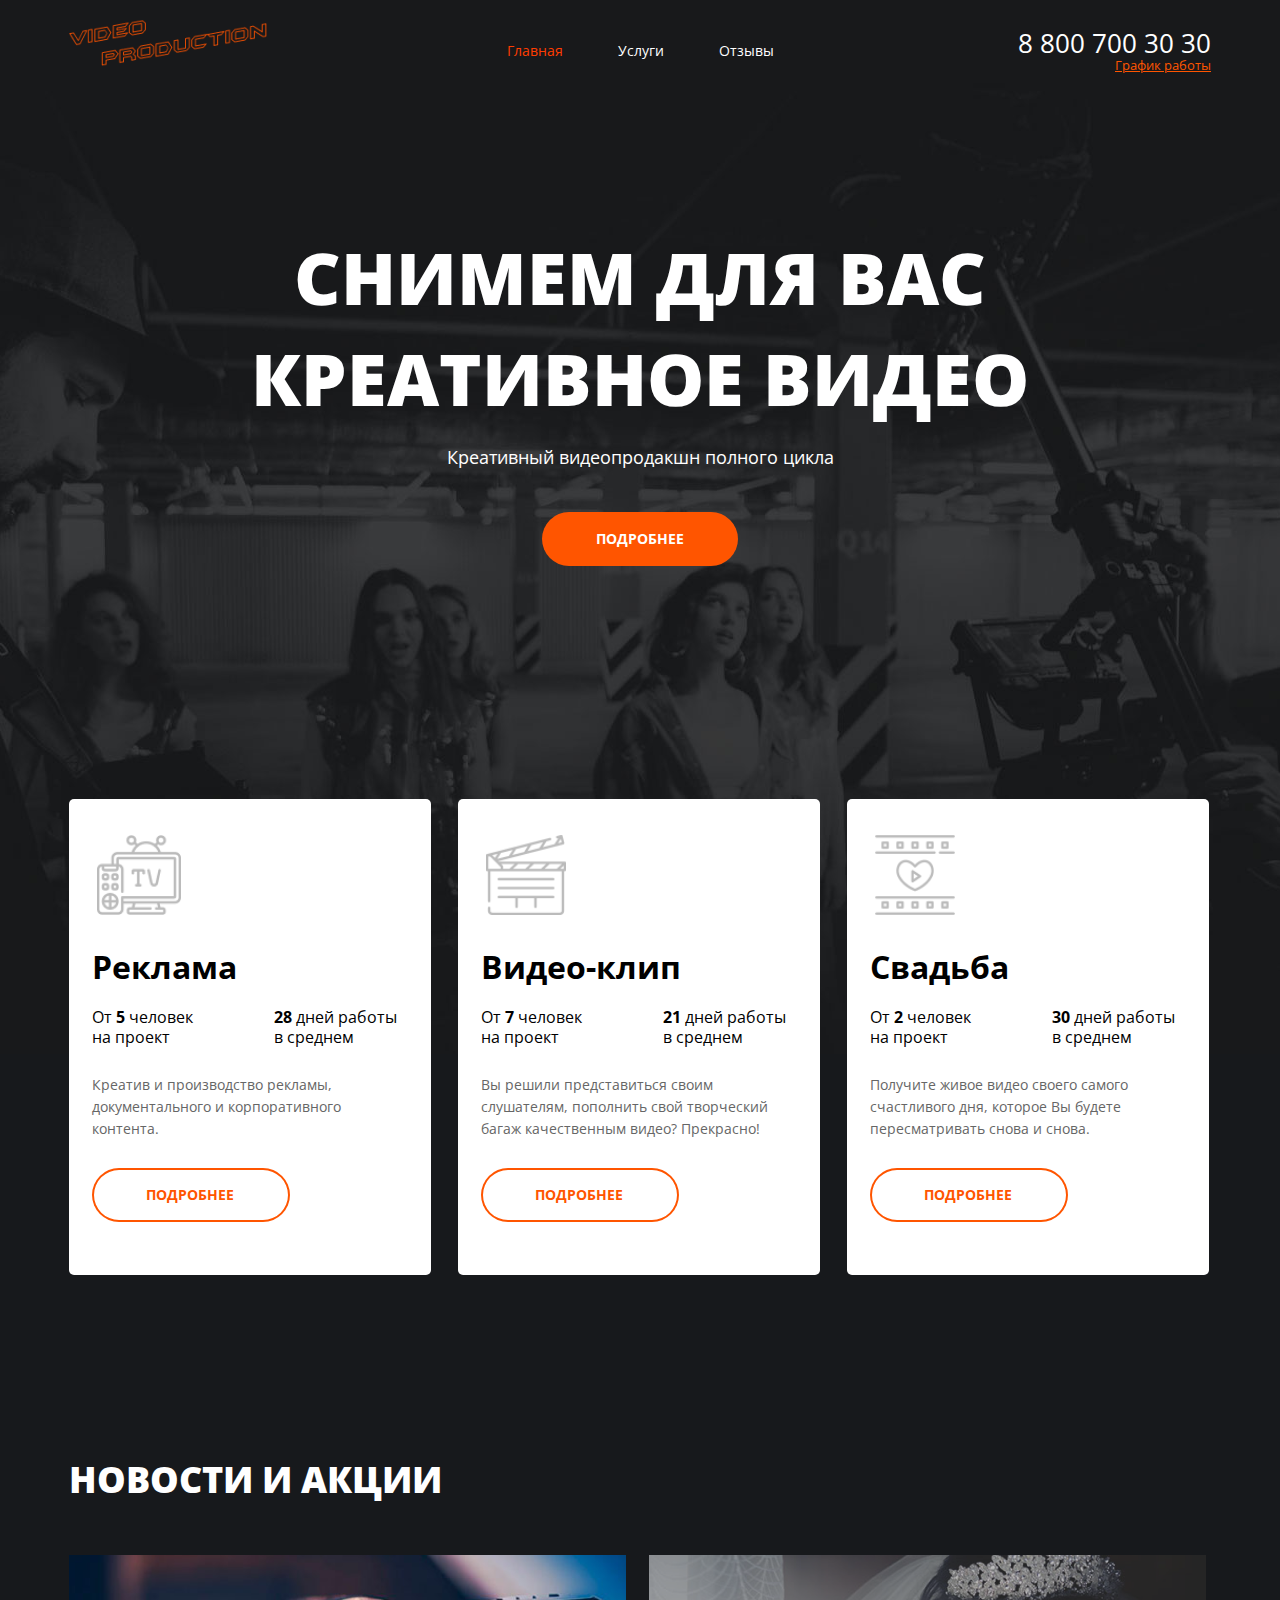
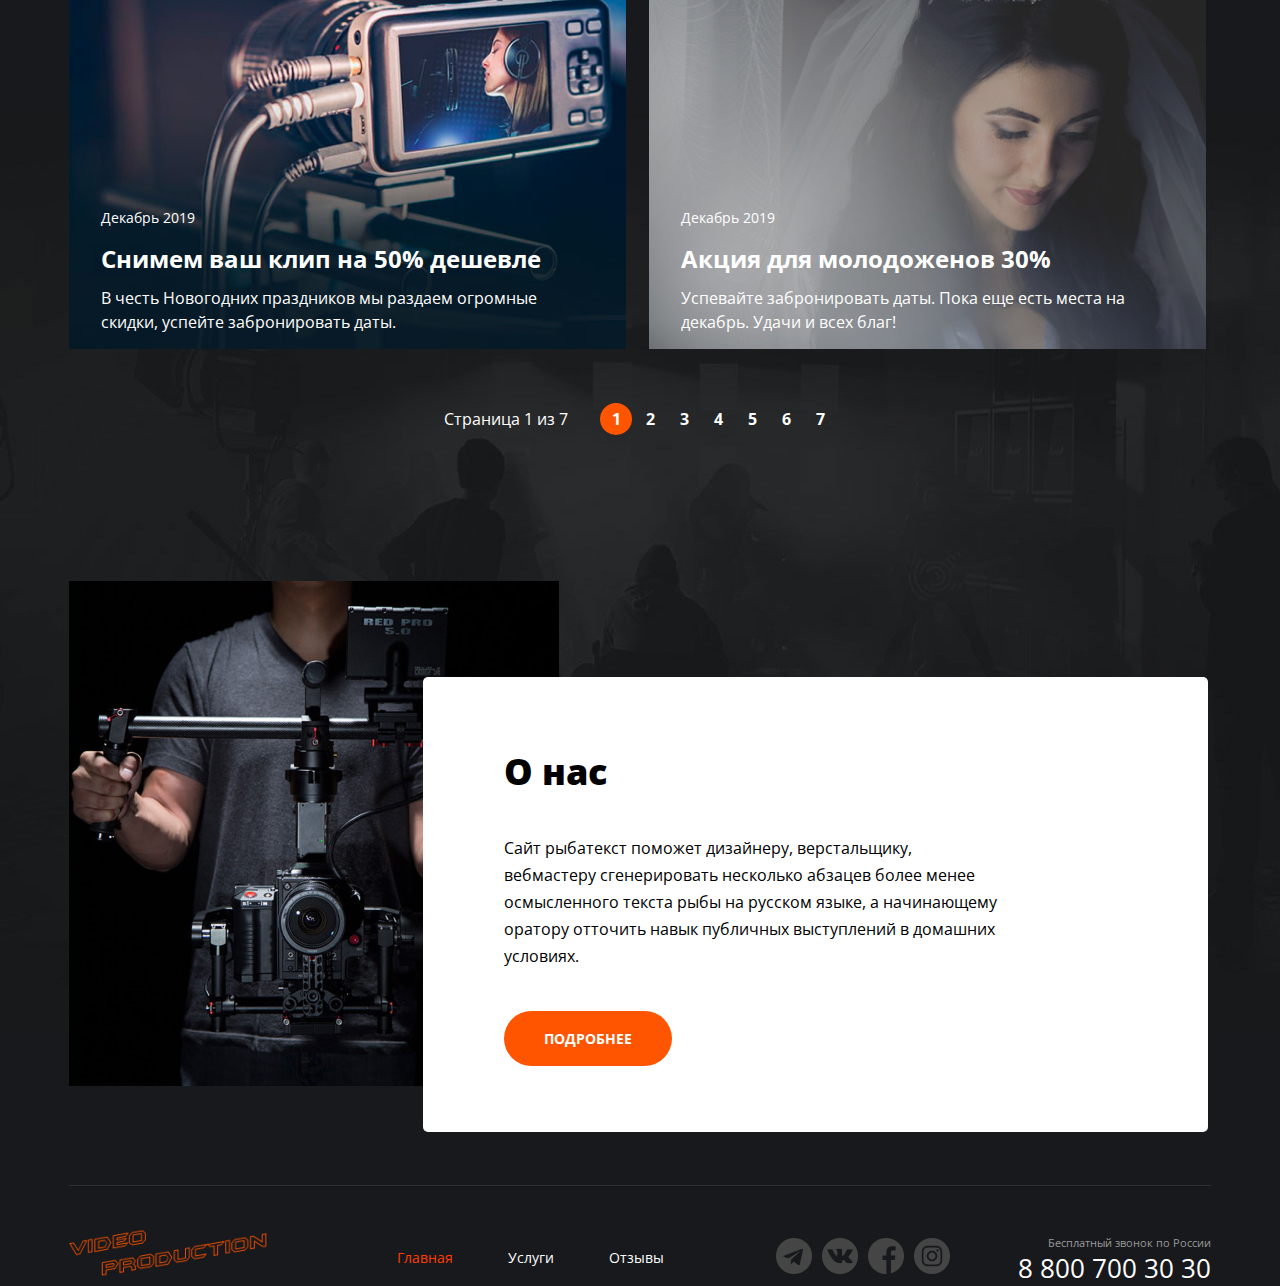
==== main.html @ 164073ed "Добавлены страницы:  ● Услуги  ● Отзывы  ● Приветствие" ====
<!DOCTYPE html>
<html lang="ru-RU">
  <head>
    <meta charset="UTF-8" />
    <meta http-equiv="X-UA-Compatible" content="IE=edge" />
    <link rel="stylesheet" href="./css/main.css" />
    <meta name="viewport" content="width=device-width, initial-scale=1.0" />
    <title>Видео-Студия | Главная</title>
  </head>
  <body>
    <div class="wrapper wrapper--main">
      <!-- Header -->
      <header class="header">
        <div class="header__container container">
          <!-- Logo -->
          <div class="header__logo logo">
            <a href="/" class="logo__link">
              <img src="./img/logo.png" alt="Logo" class="logo__image" />
            </a>
          </div>
          <!-- Menu -->
          <nav class="menu">
            <ul class="menu__list">
              <li class="menu__item menu__item--active">
                <a href="./main.html" class="menu__link link">Главная</a>
              </li>
              <li class="menu__item">
                <a href="./services.html" class="menu__link link">Услуги</a>
              </li>
              <li class="menu__item">
                <a href="./reviews.html" class="menu__link link">Отзывы</a>
              </li>
            </ul>
          </nav>
          <!-- Info -->
          <address class="header__info">
            <div class="phone">
              <a href="tel:+78007003030" class="phone__link">
                8 800 700 30 30
              </a>
            </div>
            <div class="schedule">
              <div class="schedule__text">График работы</div>
              <div class="schedule__popup">
                <div class="schedule__days-time">пн-вс: 09:00 - 20:00</div>
                <div class="schedule__lunch-time">Обед: 14:00-14:30</div>
              </div>
            </div>
          </address>
        </div>
      </header>

      <!-- Main content -->
      <main class="main">
        <!-- Hero -->
        <section class="hero">
          <div class="hero__container container">
            <h1 class="hero__title title title--large title--upper">
              Снимем для вас креативное видео
            </h1>
            <p class="hero__subtitle title title--sub">
              Креативный видеопродакшн полного цикла
            </p>
            <a href="#" class="hero__btn btn">Подробнее</a>
          </div>
        </section>

        <!-- Offers -->
        <section class="offers">
          <div class="offers__container container">
            <ul class="offers__list">
              <!-- Offers card -->
              <li class="offers__item">
                <article class="offers__block">
                  <img
                    src="./img/offers/tv.png"
                    alt="Icon"
                    class="offers__icon"
                  />
                  <h3 class="offers__name">Реклама</h3>
                  <div class="offers-info">
                    <div class="offers-info__persons">
                      От <b>5</b> человек на проект
                    </div>
                    <div class="offers-info__work-days">
                      <b>28</b> дней работы в среднем
                    </div>
                  </div>
                  <p class="offers__desc">
                    Креатив и производство рекламы, документального и
                    корпоративного контента.
                  </p>
                  <a href="#" class="offers__btn btn btn--theme-inverse"
                    >Подробнее</a
                  >
                </article>
              </li>
              <!-- Offers card -->
              <li class="offers__item">
                <article class="offers__block">
                  <img
                    src="./img/offers/clapper.png"
                    alt="Icon"
                    class="offers__icon"
                  />
                  <h3 class="offers__name">Видео-клип</h3>
                  <div class="offers-info">
                    <div class="offers-info__persons">
                      От <b>7</b> человек на проект
                    </div>
                    <div class="offers-info__work-days">
                      <b>21</b> дней работы в среднем
                    </div>
                  </div>
                  <p class="offers__desc">
                    Вы решили представиться своим слушателям, пополнить свой
                    творческий багаж качественным видео? Прекрасно!
                  </p>
                  <a href="#" class="offers__btn btn btn--theme-inverse"
                    >Подробнее</a
                  >
                </article>
              </li>
              <!-- Offers card -->
              <li class="offers__item">
                <article class="offers__block">
                  <img
                    src="./img/offers/film.png"
                    alt="Icon"
                    class="offers__icon"
                  />
                  <h3 class="offers__name">Свадьба</h3>
                  <div class="offers-info">
                    <div class="offers-info__persons">
                      От <b>2</b> человек на проект
                    </div>
                    <div class="offers-info__work-days">
                      <b>30</b> дней работы в среднем
                    </div>
                  </div>
                  <p class="offers__desc">
                    Получите живое видео своего самого счастливого дня, которое
                    Вы будете пересматривать снова и снова.
                  </p>
                  <a href="#" class="offers__btn btn btn--theme-inverse"
                    >Подробнее</a
                  >
                </article>
              </li>
            </ul>
          </div>
        </section>

        <!-- События -->
        <section class="events">
          <div class="events__container container">
            <h2 class="events__title title title--small title--upper">
              Новости и акции
            </h2>
            <ul class="events__list">
              <!-- Event card -->
              <li class="events__item">
                <a href="#" class="events__link">
                  <img
                    src="./img/events/camera.png"
                    alt="Event image"
                    class="events__image"
                  />
                  <article class="events__block">
                    <time class="events__date">Декабрь 2019</time>
                    <h3 class="events__name">Снимем ваш клип на 50% дешевле</h3>
                    <p class="events__desc">
                      В честь Новогодних праздников мы раздаем огромные скидки,
                      успейте забронировать даты.
                    </p>
                  </article>
                </a>
              </li>
              <!-- Event card -->
              <li class="events__item">
                <a href="#" class="events__link">
                  <img
                    src="./img/events/wedding.png"
                    alt="Event image"
                    class="events__image"
                  />
                  <article class="events__block">
                    <time class="events__date">Декабрь 2019</time>
                    <h3 class="events__name">Акция для молодоженов 30%</h3>
                    <p class="events__desc">
                      Успевайте забронировать даты. Пока еще есть места на
                      декабрь. Удачи и всех благ!
                    </p>
                  </article>
                </a>
              </li>
            </ul>
            <!-- Event pagination -->
            <nav class="paginator">
              <span class="paginator__text">Страница 1 из 7</span>
              <ul class="paginator__list">
                <li class="paginator__item paginator__item--active">
                  <a class="paginator__link link" href="#">1</a>
                </li>
                <li class="paginator__item">
                  <a class="paginator__link link" href="#">2</a>
                </li>
                <li class="paginator__item">
                  <a class="paginator__link link" href="#">3</a>
                </li>
                <li class="paginator__item">
                  <a class="paginator__link link" href="#">4</a>
                </li>
                <li class="paginator__item">
                  <a class="paginator__link link" href="#">5</a>
                </li>
                <li class="paginator__item">
                  <a class="paginator__link link" href="#">6</a>
                </li>
                <li class="paginator__item">
                  <a class="paginator__link link" href="#">7</a>
                </li>
              </ul>
            </nav>
          </div>
        </section>

        <!-- About -->
        <section class="about">
          <div class="about__container container">
            <img
              src="./img/about/cameraman.png"
              alt="Image"
              class="about__image"
            />
            <article class="about__block">
              <h2 class="about__title title title--small">О нас</h2>
              <p class="about__desc">
                Сайт рыбатекст поможет дизайнеру, верстальщику, вебмастеру
                сгенерировать несколько абзацев более менее осмысленного текста
                рыбы на русском языке, а начинающему оратору отточить навык
                публичных выступлений в домашних условиях.
              </p>
              <a href="#" class="about__btn btn">Подробнее</a>
            </article>
          </div>
        </section>
      </main>

      <!-- Footer -->
      <footer class="footer">
        <div class="footer__container container">
          <div class="footer__block">
            <div class="footer__logo logo">
              <a href="/" class="logo__link">
                <img src="./img/logo.png" alt="Logo" class="logo__image" />
              </a>
            </div>
            <!-- Menu -->
            <nav class="footer__menu menu">
              <ul class="menu__list">
                <li class="menu__item menu__item--active">
                  <a href="#" class="menu__link link">Главная</a>
                </li>
                <li class="menu__item">
                  <a href="#" class="menu__link link">Услуги</a>
                </li>
                <li class="menu__item">
                  <a href="#" class="menu__link link">Отзывы</a>
                </li>
              </ul>
            </nav>
            <!-- Links to social media -->
            <div class="footer__socials">
              <div class="socials">
                <ul class="socials__list">
                  <li class="socials__item">
                    <a
                      href="#"
                      class="socials__link socials__link--telegram"
                    ></a>
                  </li>
                  <li class="socials__item">
                    <a href="#" class="socials__link socials__link--vk"></a>
                  </li>
                  <li class="socials__item">
                    <a
                      href="#"
                      class="socials__link socials__link--facebook"
                    ></a>
                  </li>
                  <li class="socials__item">
                    <a
                      href="#"
                      class="socials__link socials__link--instagram"
                    ></a>
                  </li>
                </ul>
              </div>
            </div>
            <!-- Contacts -->
            <address class="footer__info">
              <div class="phone">
                <div class="phone__info">Бесплатный звонок по России</div>
                <a href="tel:+78007003030" class="phone__link">
                  8 800 700 30 30
                </a>
              </div>
            </address>
          </div>
        </div>
      </footer>
    </div>
  </body>
</html>
---- css/main.css ----
@import url("./general/fonts.css");
@import url("./general/base.css");
@import url("./general/wrapper.css");
@import url("./general/normalize.css");

@import url("./components/button.css");
@import url("./components/link.css");
@import url("./components/logo.css");
@import url("./components/menu.css");
@import url("./components/paginator.css");
@import url("./components/phone.css");
@import url("./components/schedule.css");
@import url("./components/socials.css");
@import url("./components/title.css");
@import url("./components/breadcrumbs.css");
@import url("./components/input.css");

@import url("./sections/header.css");
@import url("./sections/hero.css");
@import url("./sections/offers.css");
@import url("./sections/events.css");
@import url("./sections/about.css");
@import url("./sections/footer.css");
@import url("./sections/welcome.css");
@import url("./sections/top.css");
@import url("./sections/services.css");
@import url("./sections/partners.css");
@import url("./sections/reviews.css");
@import url("./sections/banner.css");
@import url("./sections/feedback.css");
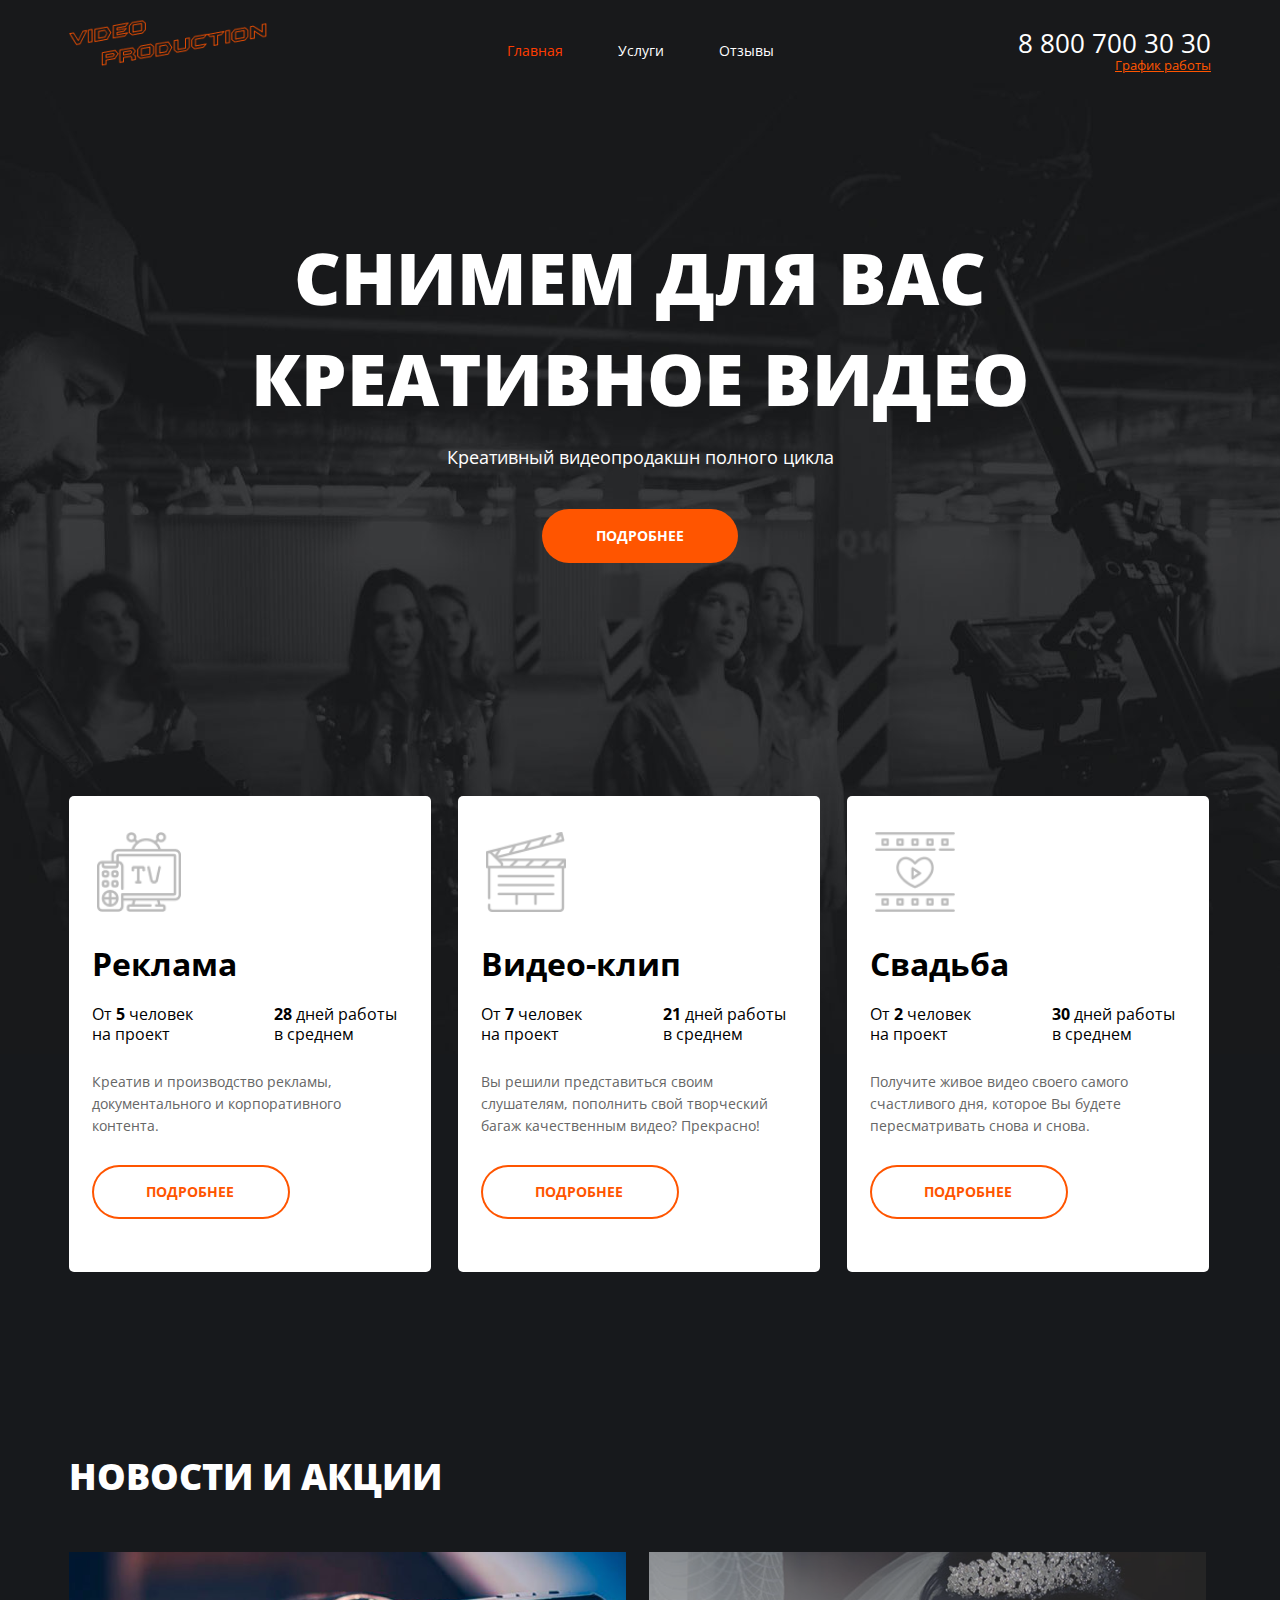
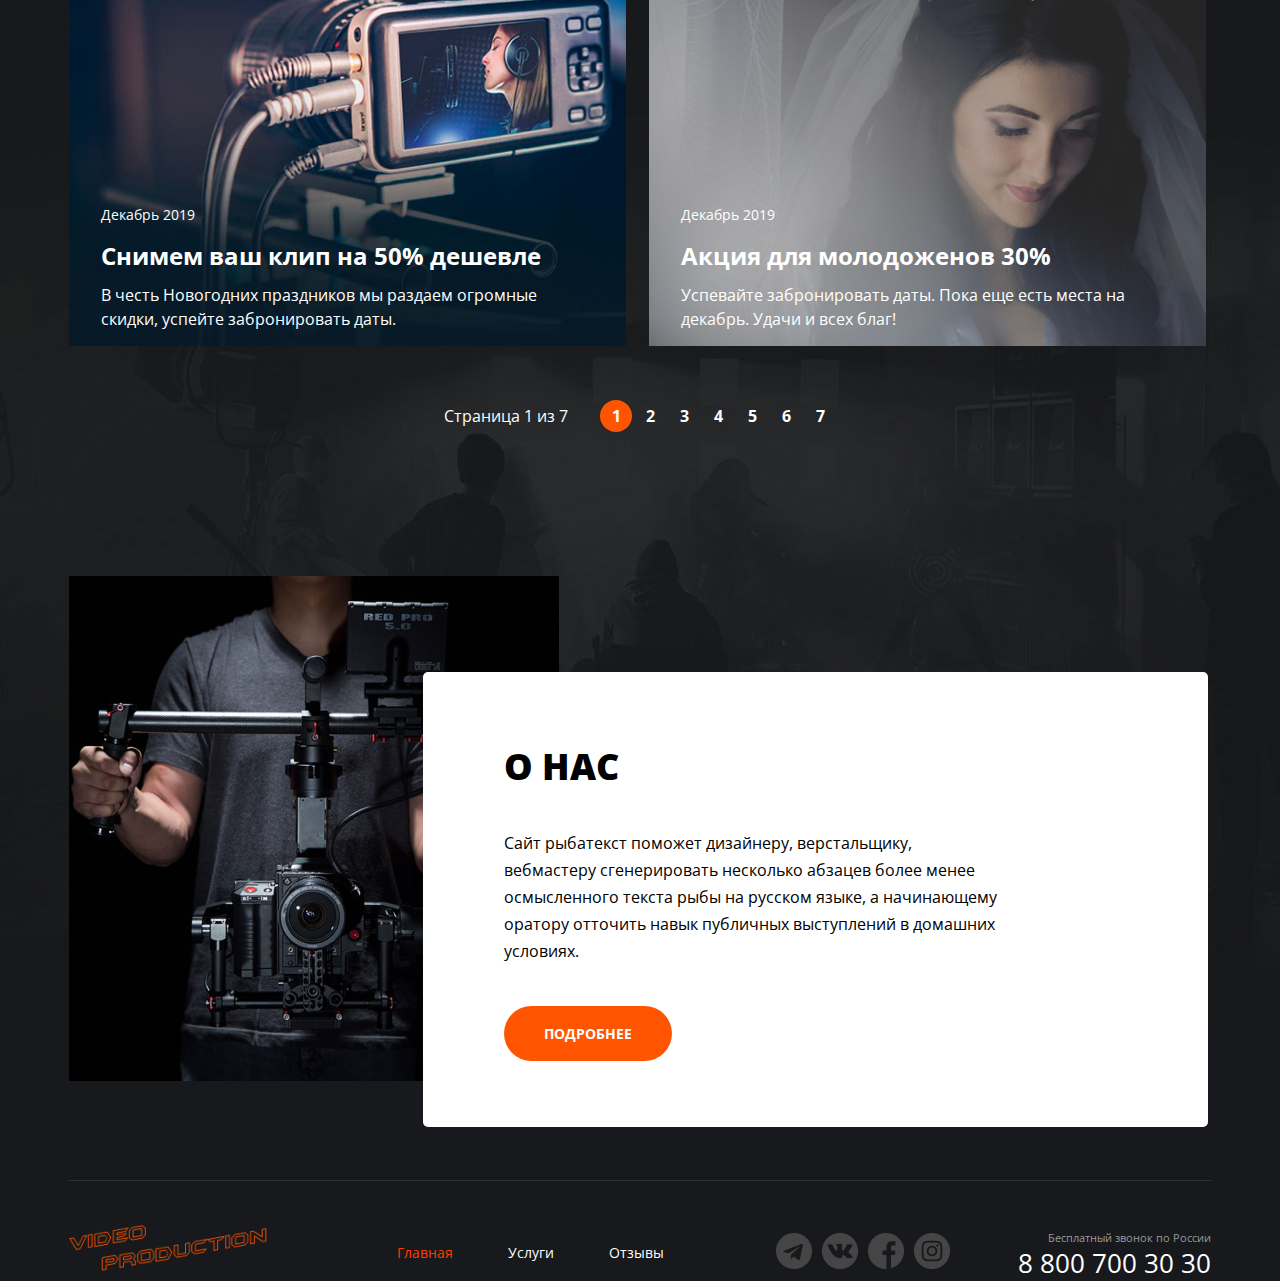
==== commit 76c676af: "Небольшие правки" ====
--- a/main.html
+++ b/main.html
@@ -3,7 +3,19 @@
   <head>
     <meta charset="UTF-8" />
     <meta http-equiv="X-UA-Compatible" content="IE=edge" />
-    <link rel="stylesheet" href="./css/main.css" />
+    <link
+      rel="icon"
+      type="image/png"
+      sizes="32x32"
+      href="/img/favicon-32x32.png"
+    />
+    <link
+      rel="icon"
+      type="image/png"
+      sizes="16x16"
+      href="/img/favicon-16x16.png"
+    />
+    <link rel="stylesheet" href="/css/main.css" />
     <meta name="viewport" content="width=device-width, initial-scale=1.0" />
     <title>Видео-Студия | Главная</title>
   </head>
@@ -14,8 +26,8 @@
         <div class="header__container container">
           <!-- Logo -->
           <div class="header__logo logo">
-            <a href="/" class="logo__link">
-              <img src="./img/logo.png" alt="Logo" class="logo__image" />
+            <a href="./main.html" class="logo__link">
+              <img src="/img/logo.png" alt="Logo" class="logo__image" />
             </a>
           </div>
           <!-- Menu -->
@@ -73,7 +85,7 @@
               <li class="offers__item">
                 <article class="offers__block">
                   <img
-                    src="./img/offers/tv.png"
+                    src="/img/offers/tv.png"
                     alt="Icon"
                     class="offers__icon"
                   />
@@ -99,7 +111,7 @@
               <li class="offers__item">
                 <article class="offers__block">
                   <img
-                    src="./img/offers/clapper.png"
+                    src="/img/offers/clapper.png"
                     alt="Icon"
                     class="offers__icon"
                   />
@@ -125,7 +137,7 @@
               <li class="offers__item">
                 <article class="offers__block">
                   <img
-                    src="./img/offers/film.png"
+                    src="/img/offers/film.png"
                     alt="Icon"
                     class="offers__icon"
                   />
@@ -162,7 +174,7 @@
               <li class="events__item">
                 <a href="#" class="events__link">
                   <img
-                    src="./img/events/camera.png"
+                    src="/img/events/camera.png"
                     alt="Event image"
                     class="events__image"
                   />
@@ -180,7 +192,7 @@
               <li class="events__item">
                 <a href="#" class="events__link">
                   <img
-                    src="./img/events/wedding.png"
+                    src="/img/events/wedding.png"
                     alt="Event image"
                     class="events__image"
                   />
@@ -229,12 +241,12 @@
         <section class="about">
           <div class="about__container container">
             <img
-              src="./img/about/cameraman.png"
+              src="/img/about/cameraman.png"
               alt="Image"
               class="about__image"
             />
             <article class="about__block">
-              <h2 class="about__title title title--small">О нас</h2>
+              <h2 class="about__title title title--small title--upper">О нас</h2>
               <p class="about__desc">
                 Сайт рыбатекст поможет дизайнеру, верстальщику, вебмастеру
                 сгенерировать несколько абзацев более менее осмысленного текста
@@ -252,8 +264,8 @@
         <div class="footer__container container">
           <div class="footer__block">
             <div class="footer__logo logo">
-              <a href="/" class="logo__link">
-                <img src="./img/logo.png" alt="Logo" class="logo__image" />
+              <a href="./main.html" class="logo__link">
+                <img src="/img/logo.png" alt="Logo" class="logo__image" />
               </a>
             </div>
             <!-- Menu -->
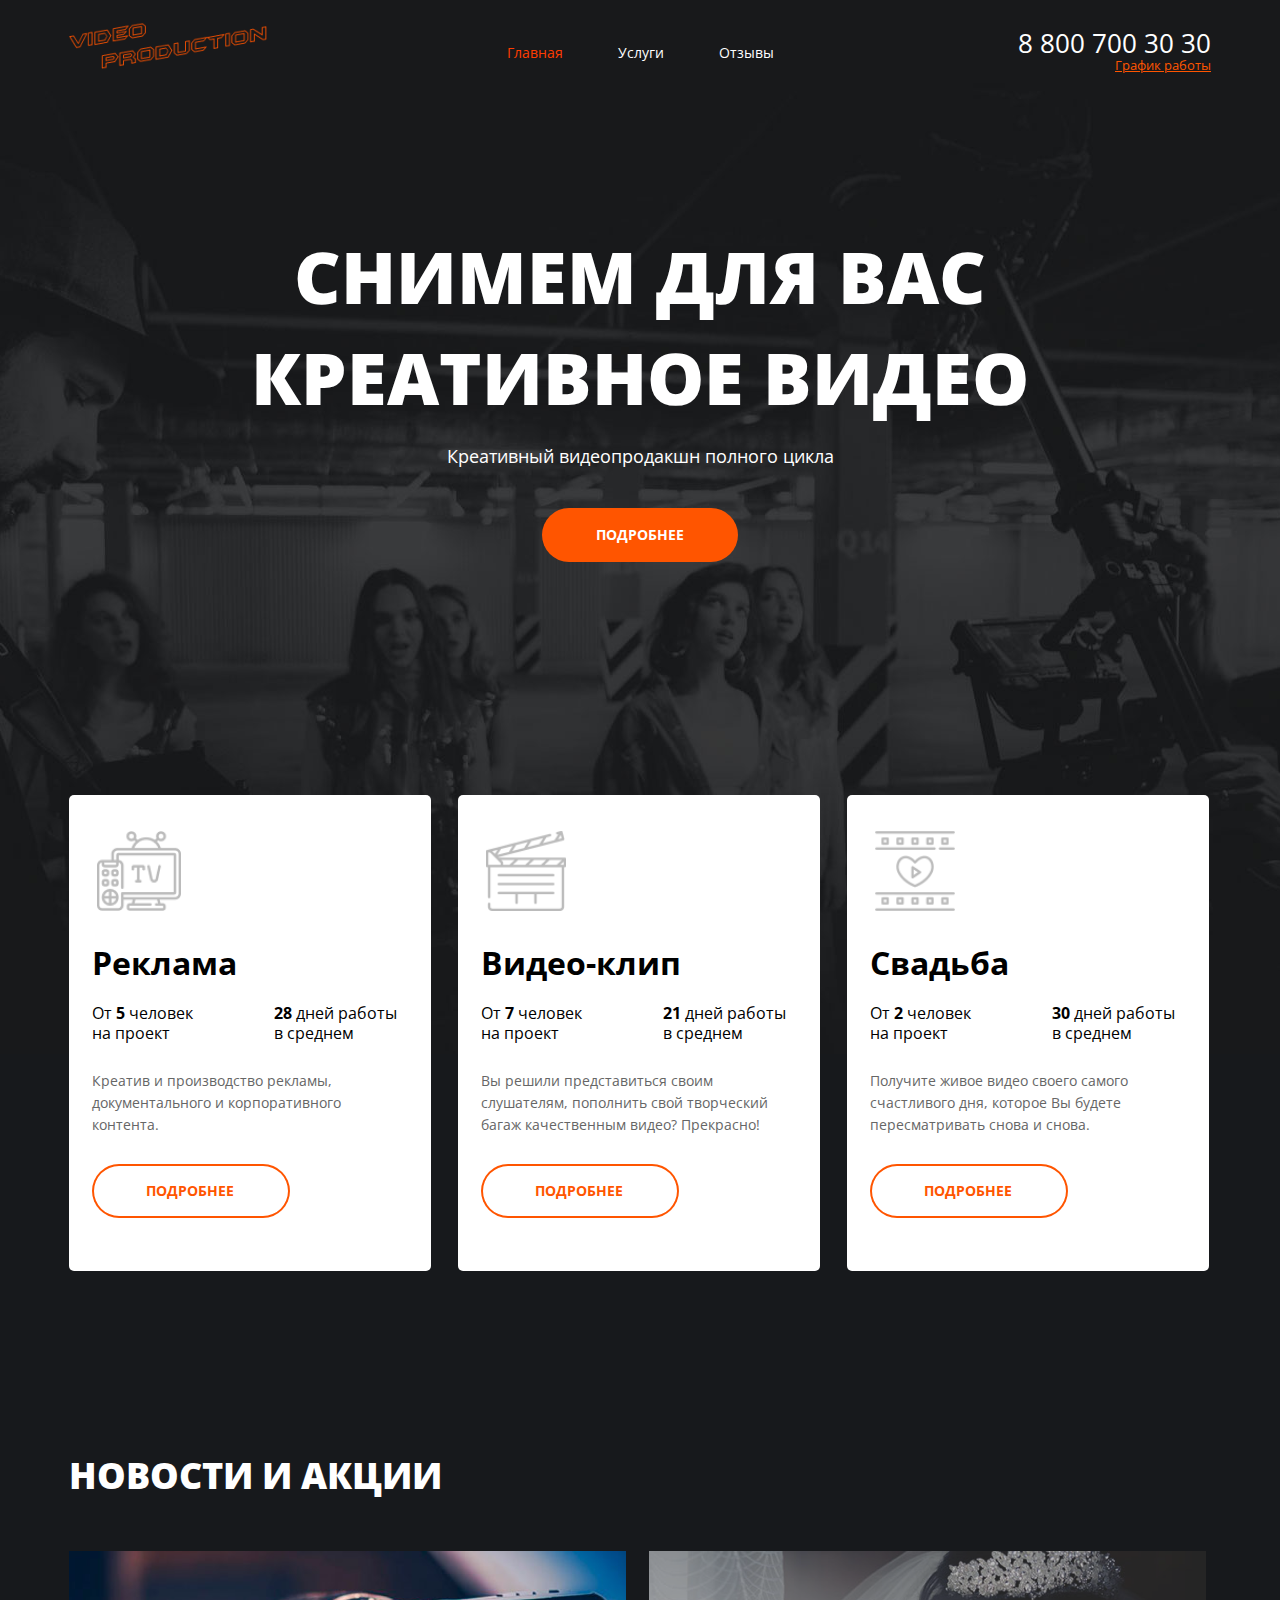
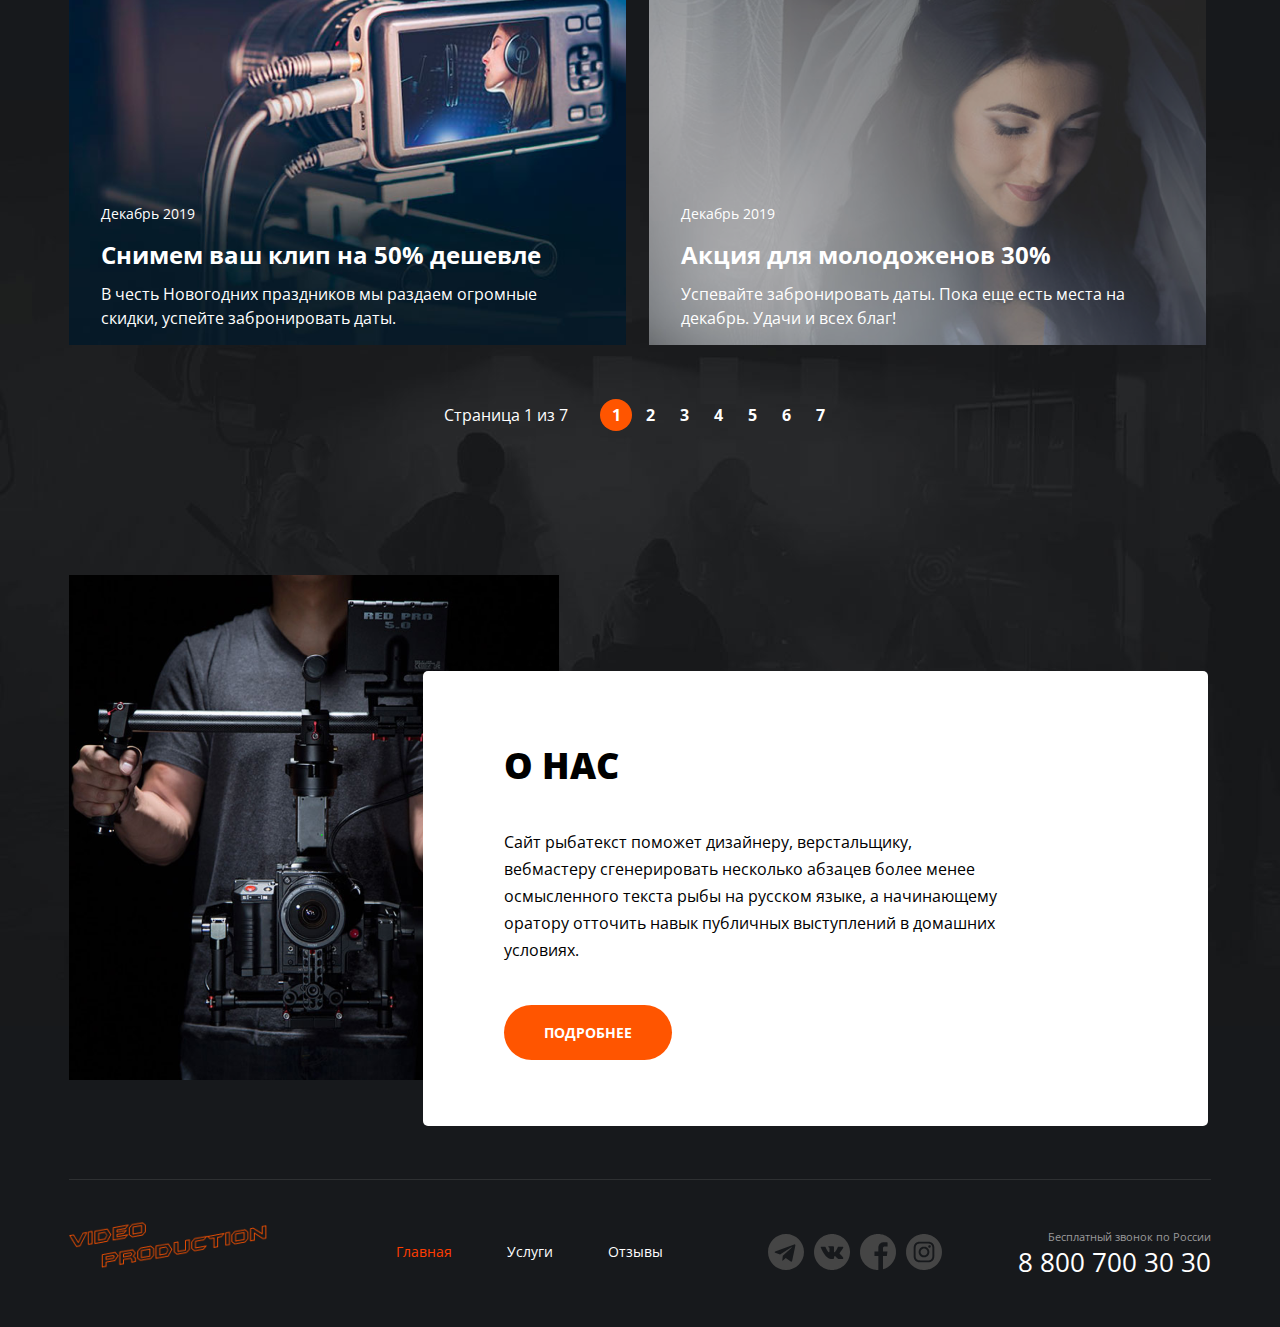
==== commit 9e42fdc6: "Иконки социальных сетей изменены на SVG формат." ====
--- a/main.html
+++ b/main.html
@@ -246,7 +246,9 @@
               class="about__image"
             />
             <article class="about__block">
-              <h2 class="about__title title title--small title--upper">О нас</h2>
+              <h2 class="about__title title title--small title--upper">
+                О нас
+              </h2>
               <p class="about__desc">
                 Сайт рыбатекст поможет дизайнеру, верстальщику, вебмастеру
                 сгенерировать несколько абзацев более менее осмысленного текста
@@ -287,25 +289,40 @@
               <div class="socials">
                 <ul class="socials__list">
                   <li class="socials__item">
-                    <a
-                      href="#"
-                      class="socials__link socials__link--telegram"
-                    ></a>
+                    <a href="#" class="socials__link">
+                      <svg class="socials__icon icon">
+                        <use
+                          xlink:href="/img/socials/socials-icons.svg#tg"
+                        ></use>
+                      </svg>
+                    </a>
                   </li>
                   <li class="socials__item">
-                    <a href="#" class="socials__link socials__link--vk"></a>
+                    <a href="#" class="socials__link">
+                      <svg class="socials__icon icon">
+                        <use
+                          xlink:href="/img/socials/socials-icons.svg#vk"
+                        ></use>
+                      </svg>
+                    </a>
                   </li>
                   <li class="socials__item">
-                    <a
-                      href="#"
-                      class="socials__link socials__link--facebook"
-                    ></a>
+                    <a href="#" class="socials__link">
+                      <svg class="socials__icon icon">
+                        <use
+                          xlink:href="/img/socials/socials-icons.svg#fb"
+                        ></use>
+                      </svg>
+                    </a>
                   </li>
                   <li class="socials__item">
-                    <a
-                      href="#"
-                      class="socials__link socials__link--instagram"
-                    ></a>
+                    <a href="#" class="socials__link">
+                      <svg class="socials__icon icon">
+                        <use
+                          xlink:href="/img/socials/socials-icons.svg#in"
+                        ></use>
+                      </svg>
+                    </a>
                   </li>
                 </ul>
               </div>
--- a/css/main.css
+++ b/css/main.css
@@ -14,6 +14,7 @@
 @import url("./components/title.css");
 @import url("./components/breadcrumbs.css");
 @import url("./components/input.css");
+@import url("./components/icon.css");
 
 @import url("./sections/header.css");
 @import url("./sections/hero.css");
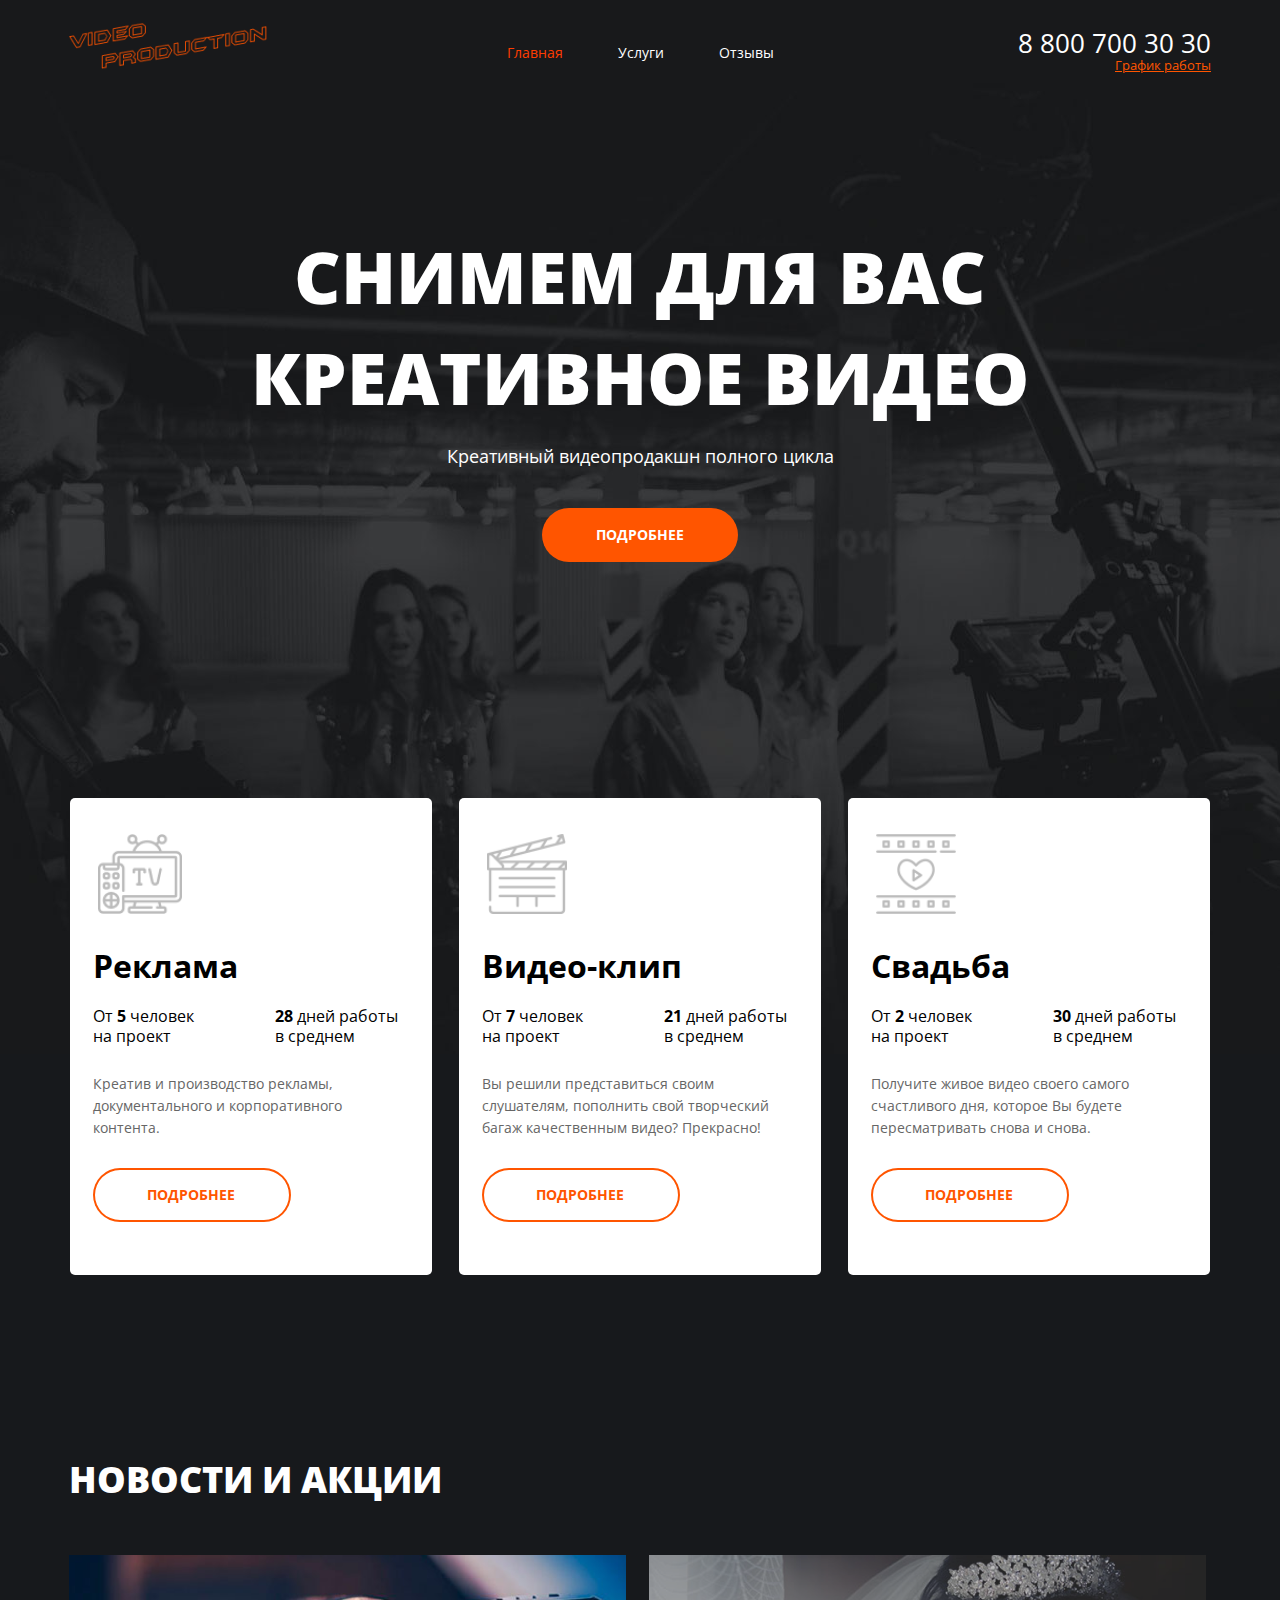
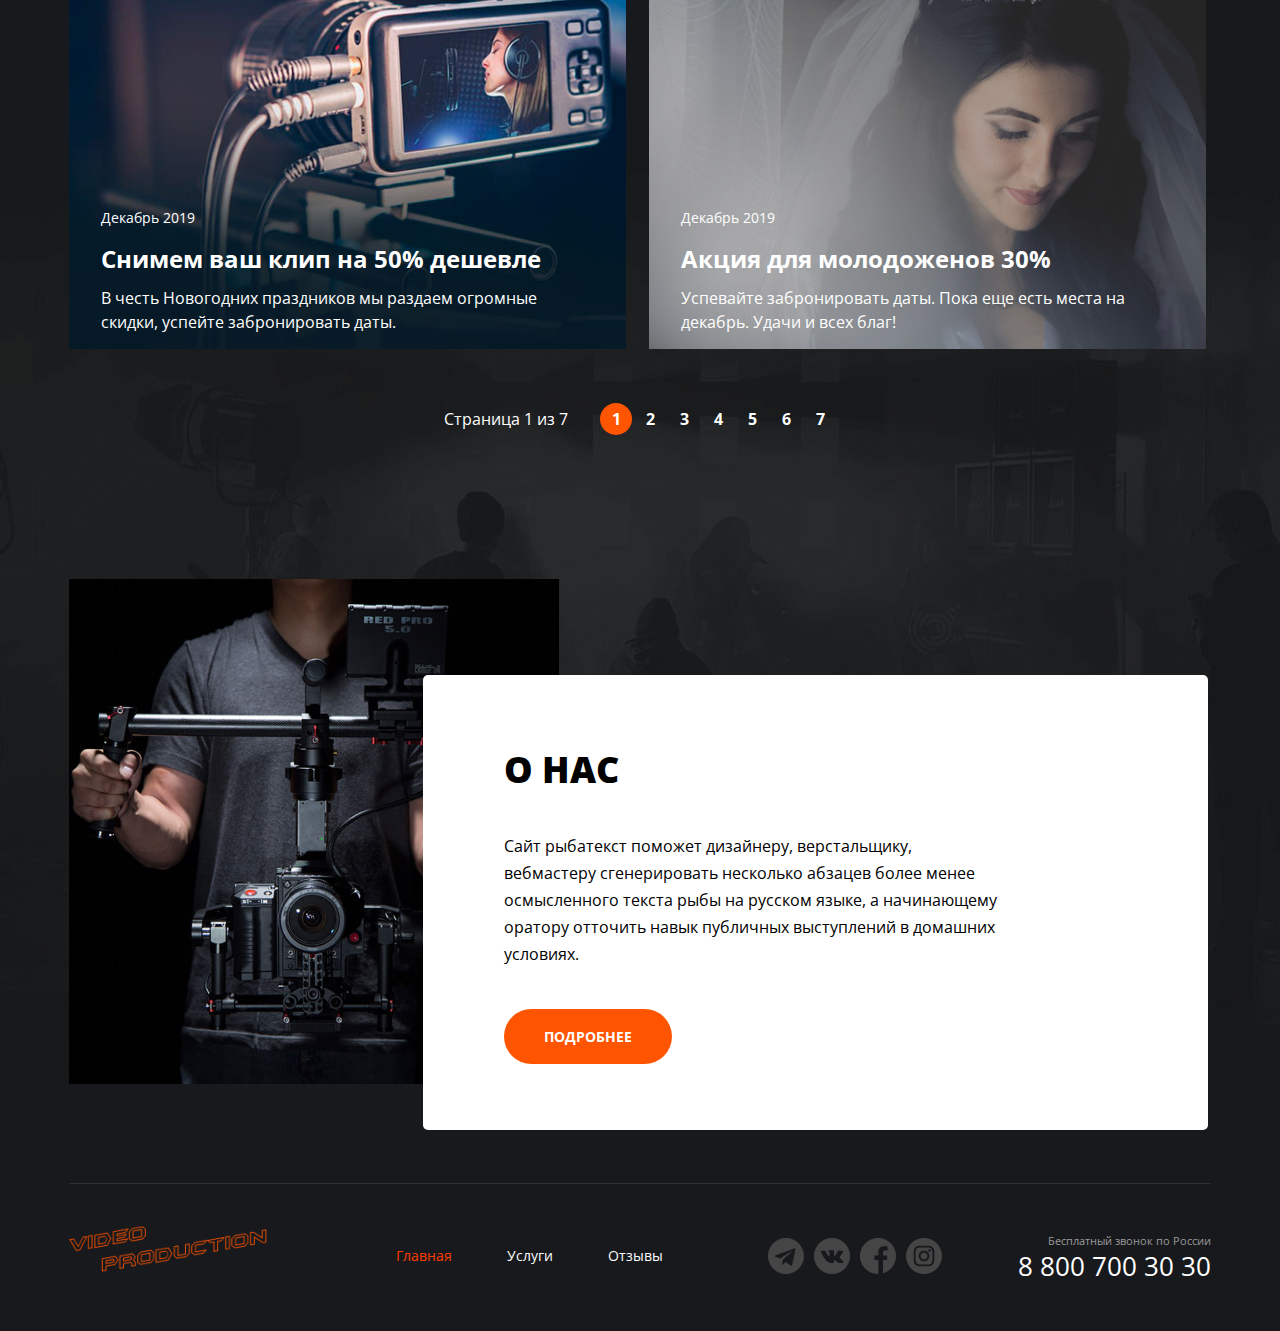
==== commit 3391a3ac: "Небольшие правки:  ● Добавлен min-height там где нужно.  ● Убран лишний файл.  ● Отформатированы все" ====
--- a/main.html
+++ b/main.html
@@ -26,9 +26,11 @@
         <div class="header__container container">
           <!-- Logo -->
           <div class="header__logo logo">
-            <a href="./main.html" class="logo__link">
-              <img src="/img/logo.png" alt="Logo" class="logo__image" />
-            </a>
+            <div class="logo__container">
+              <a href="./main.html" class="logo__link">
+                <img src="/img/logo.png" alt="Logo" class="logo__image" />
+              </a>
+            </div>
           </div>
           <!-- Menu -->
           <nav class="menu">
@@ -47,9 +49,7 @@
           <!-- Info -->
           <address class="header__info">
             <div class="phone">
-              <a href="tel:+78007003030" class="phone__link">
-                8 800 700 30 30
-              </a>
+              <a href="tel:+78007003030" class="phone__link">8 800 700 30 30</a>
             </div>
             <div class="schedule">
               <div class="schedule__text">График работы</div>
@@ -83,81 +83,90 @@
             <ul class="offers__list">
               <!-- Offers card -->
               <li class="offers__item">
-                <article class="offers__block">
-                  <img
-                    src="/img/offers/tv.png"
-                    alt="Icon"
-                    class="offers__icon"
-                  />
-                  <h3 class="offers__name">Реклама</h3>
-                  <div class="offers-info">
-                    <div class="offers-info__persons">
-                      От <b>5</b> человек на проект
+                <div class="offer">
+                  <article class="offer__block">
+                    <img
+                      src="/img/offers/tv.png"
+                      alt="Icon"
+                      class="offer__icon"
+                    />
+                    <h3 class="offer__name">Реклама</h3>
+                    <div class="offer__info">
+                      <div class="offer__info-persons">
+                        От
+                        <b>5</b>
+                        человек на проект
+                      </div>
+                      <div class="offer__info-work-days">
+                        <b>28</b>
+                        дней работы в среднем
+                      </div>
                     </div>
-                    <div class="offers-info__work-days">
-                      <b>28</b> дней работы в среднем
-                    </div>
-                  </div>
-                  <p class="offers__desc">
-                    Креатив и производство рекламы, документального и
-                    корпоративного контента.
-                  </p>
-                  <a href="#" class="offers__btn btn btn--theme-inverse"
-                    >Подробнее</a
-                  >
-                </article>
+                    <p class="offer__desc">
+                      Креатив и производство рекламы, документального и
+                      корпоративного контента.
+                    </p>
+                    <a href="#" class="btn btn--theme-inverse">Подробнее</a>
+                  </article>
+                </div>
               </li>
               <!-- Offers card -->
               <li class="offers__item">
-                <article class="offers__block">
-                  <img
-                    src="/img/offers/clapper.png"
-                    alt="Icon"
-                    class="offers__icon"
-                  />
-                  <h3 class="offers__name">Видео-клип</h3>
-                  <div class="offers-info">
-                    <div class="offers-info__persons">
-                      От <b>7</b> человек на проект
+                <div class="offer">
+                  <article class="offer__block">
+                    <img
+                      src="/img/offers/clapper.png"
+                      alt="Icon"
+                      class="offer__icon"
+                    />
+                    <h3 class="offer__name">Видео-клип</h3>
+                    <div class="offer__info">
+                      <div class="offer__info-persons">
+                        От
+                        <b>7</b>
+                        человек на проект
+                      </div>
+                      <div class="offer__info-work-days">
+                        <b>21</b>
+                        дней работы в среднем
+                      </div>
                     </div>
-                    <div class="offers-info__work-days">
-                      <b>21</b> дней работы в среднем
-                    </div>
-                  </div>
-                  <p class="offers__desc">
-                    Вы решили представиться своим слушателям, пополнить свой
-                    творческий багаж качественным видео? Прекрасно!
-                  </p>
-                  <a href="#" class="offers__btn btn btn--theme-inverse"
-                    >Подробнее</a
-                  >
-                </article>
+                    <p class="offer__desc">
+                      Вы решили представиться своим слушателям, пополнить свой
+                      творческий багаж качественным видео? Прекрасно!
+                    </p>
+                    <a href="#" class="btn btn--theme-inverse">Подробнее</a>
+                  </article>
+                </div>
               </li>
               <!-- Offers card -->
               <li class="offers__item">
-                <article class="offers__block">
-                  <img
-                    src="/img/offers/film.png"
-                    alt="Icon"
-                    class="offers__icon"
-                  />
-                  <h3 class="offers__name">Свадьба</h3>
-                  <div class="offers-info">
-                    <div class="offers-info__persons">
-                      От <b>2</b> человек на проект
+                <div class="offer">
+                  <article class="offer__block">
+                    <img
+                      src="/img/offers/film.png"
+                      alt="Icon"
+                      class="offer__icon"
+                    />
+                    <h3 class="offer__name">Свадьба</h3>
+                    <div class="offer__info">
+                      <div class="offer__info-persons">
+                        От
+                        <b>2</b>
+                        человек на проект
+                      </div>
+                      <div class="offer__info-work-days">
+                        <b>30</b>
+                        дней работы в среднем
+                      </div>
                     </div>
-                    <div class="offers-info__work-days">
-                      <b>30</b> дней работы в среднем
-                    </div>
-                  </div>
-                  <p class="offers__desc">
-                    Получите живое видео своего самого счастливого дня, которое
-                    Вы будете пересматривать снова и снова.
-                  </p>
-                  <a href="#" class="offers__btn btn btn--theme-inverse"
-                    >Подробнее</a
-                  >
-                </article>
+                    <p class="offer__desc">
+                      Получите живое видео своего самого счастливого дня,
+                      которое Вы будете пересматривать снова и снова.
+                    </p>
+                    <a href="#" class="btn btn--theme-inverse">Подробнее</a>
+                  </article>
+                </div>
               </li>
             </ul>
           </div>
@@ -172,39 +181,45 @@
             <ul class="events__list">
               <!-- Event card -->
               <li class="events__item">
-                <a href="#" class="events__link">
-                  <img
-                    src="/img/events/camera.png"
-                    alt="Event image"
-                    class="events__image"
-                  />
-                  <article class="events__block">
-                    <time class="events__date">Декабрь 2019</time>
-                    <h3 class="events__name">Снимем ваш клип на 50% дешевле</h3>
-                    <p class="events__desc">
-                      В честь Новогодних праздников мы раздаем огромные скидки,
-                      успейте забронировать даты.
-                    </p>
-                  </article>
-                </a>
+                <div class="event">
+                  <a href="#" class="event__link">
+                    <img
+                      src="/img/events/camera.png"
+                      alt="Event image"
+                      class="event__image"
+                    />
+                    <article class="event__block">
+                      <time class="event__date">Декабрь 2019</time>
+                      <h3 class="event__title">
+                        Снимем ваш клип на 50% дешевле
+                      </h3>
+                      <p class="event__desc">
+                        В честь Новогодних праздников мы раздаем огромные
+                        скидки, успейте забронировать даты.
+                      </p>
+                    </article>
+                  </a>
+                </div>
               </li>
               <!-- Event card -->
               <li class="events__item">
-                <a href="#" class="events__link">
-                  <img
-                    src="/img/events/wedding.png"
-                    alt="Event image"
-                    class="events__image"
-                  />
-                  <article class="events__block">
-                    <time class="events__date">Декабрь 2019</time>
-                    <h3 class="events__name">Акция для молодоженов 30%</h3>
-                    <p class="events__desc">
-                      Успевайте забронировать даты. Пока еще есть места на
-                      декабрь. Удачи и всех благ!
-                    </p>
-                  </article>
-                </a>
+                <div class="event">
+                  <a href="#" class="event__link">
+                    <img
+                      src="/img/events/wedding.png"
+                      alt="Event image"
+                      class="event__image"
+                    />
+                    <article class="event__block">
+                      <time class="event__date">Декабрь 2019</time>
+                      <h3 class="event__title">Акция для молодоженов 30%</h3>
+                      <p class="event__desc">
+                        Успевайте забронировать даты. Пока еще есть места на
+                        декабрь. Удачи и всех благ!
+                      </p>
+                    </article>
+                  </a>
+                </div>
               </li>
             </ul>
             <!-- Event pagination -->
@@ -262,81 +277,69 @@
       </main>
 
       <!-- Footer -->
-      <footer class="footer">
+      <footer class="footer footer--border-top">
         <div class="footer__container container">
-          <div class="footer__block">
-            <div class="footer__logo logo">
-              <a href="./main.html" class="logo__link">
-                <img src="/img/logo.png" alt="Logo" class="logo__image" />
-              </a>
-            </div>
-            <!-- Menu -->
-            <nav class="footer__menu menu">
-              <ul class="menu__list">
-                <li class="menu__item menu__item--active">
-                  <a href="#" class="menu__link link">Главная</a>
-                </li>
-                <li class="menu__item">
-                  <a href="#" class="menu__link link">Услуги</a>
-                </li>
-                <li class="menu__item">
-                  <a href="#" class="menu__link link">Отзывы</a>
+          <div class="footer__logo logo">
+            <a href="./main.html" class="logo__link">
+              <img src="/img/logo.png" alt="Logo" class="logo__image" />
+            </a>
+          </div>
+          <!-- Menu -->
+          <nav class="footer__menu menu">
+            <ul class="menu__list">
+              <li class="menu__item menu__item--active">
+                <a href="./main.html" class="menu__link link">Главная</a>
+              </li>
+              <li class="menu__item">
+                <a href="./services.html" class="menu__link link">Услуги</a>
+              </li>
+              <li class="menu__item">
+                <a href="./reviews.html" class="menu__link link">Отзывы</a>
+              </li>
+            </ul>
+          </nav>
+          <!-- Links to social media -->
+          <div class="footer__socials">
+            <div class="socials">
+              <ul class="socials__list">
+                <li class="socials__item">
+                  <a href="#" class="socials__link">
+                    <svg class="socials__icon icon">
+                      <use xlink:href="/img/socials/socials-icons.svg#tg"></use>
+                    </svg>
+                  </a>
+                </li>
+                <li class="socials__item">
+                  <a href="#" class="socials__link">
+                    <svg class="socials__icon icon">
+                      <use xlink:href="/img/socials/socials-icons.svg#vk"></use>
+                    </svg>
+                  </a>
+                </li>
+                <li class="socials__item">
+                  <a href="#" class="socials__link">
+                    <svg class="socials__icon icon">
+                      <use xlink:href="/img/socials/socials-icons.svg#fb"></use>
+                    </svg>
+                  </a>
+                </li>
+                <li class="socials__item">
+                  <a href="#" class="socials__link">
+                    <svg class="socials__icon icon">
+                      <use xlink:href="/img/socials/socials-icons.svg#in"></use>
+                    </svg>
+                  </a>
                 </li>
               </ul>
-            </nav>
-            <!-- Links to social media -->
-            <div class="footer__socials">
-              <div class="socials">
-                <ul class="socials__list">
-                  <li class="socials__item">
-                    <a href="#" class="socials__link">
-                      <svg class="socials__icon icon">
-                        <use
-                          xlink:href="/img/socials/socials-icons.svg#tg"
-                        ></use>
-                      </svg>
-                    </a>
-                  </li>
-                  <li class="socials__item">
-                    <a href="#" class="socials__link">
-                      <svg class="socials__icon icon">
-                        <use
-                          xlink:href="/img/socials/socials-icons.svg#vk"
-                        ></use>
-                      </svg>
-                    </a>
-                  </li>
-                  <li class="socials__item">
-                    <a href="#" class="socials__link">
-                      <svg class="socials__icon icon">
-                        <use
-                          xlink:href="/img/socials/socials-icons.svg#fb"
-                        ></use>
-                      </svg>
-                    </a>
-                  </li>
-                  <li class="socials__item">
-                    <a href="#" class="socials__link">
-                      <svg class="socials__icon icon">
-                        <use
-                          xlink:href="/img/socials/socials-icons.svg#in"
-                        ></use>
-                      </svg>
-                    </a>
-                  </li>
-                </ul>
-              </div>
-            </div>
-            <!-- Contacts -->
-            <address class="footer__info">
-              <div class="phone">
-                <div class="phone__info">Бесплатный звонок по России</div>
-                <a href="tel:+78007003030" class="phone__link">
-                  8 800 700 30 30
-                </a>
-              </div>
-            </address>
-          </div>
+            </div>
+          </div>
+          <!-- Contacts -->
+          <address class="footer__info">
+            <div class="phone">
+              <div class="phone__info">Бесплатный звонок по России</div>
+              <a href="tel:+78007003030" class="phone__link">8 800 700 30 30</a>
+            </div>
+          </address>
         </div>
       </footer>
     </div>
--- a/css/main.css
+++ b/css/main.css
@@ -15,6 +15,10 @@
 @import url("./components/breadcrumbs.css");
 @import url("./components/input.css");
 @import url("./components/icon.css");
+@import url("./components/offer.css");
+@import url("./components/event.css");
+@import url("./components/service.css");
+@import url("./components/review.css");
 
 @import url("./sections/header.css");
 @import url("./sections/hero.css");
